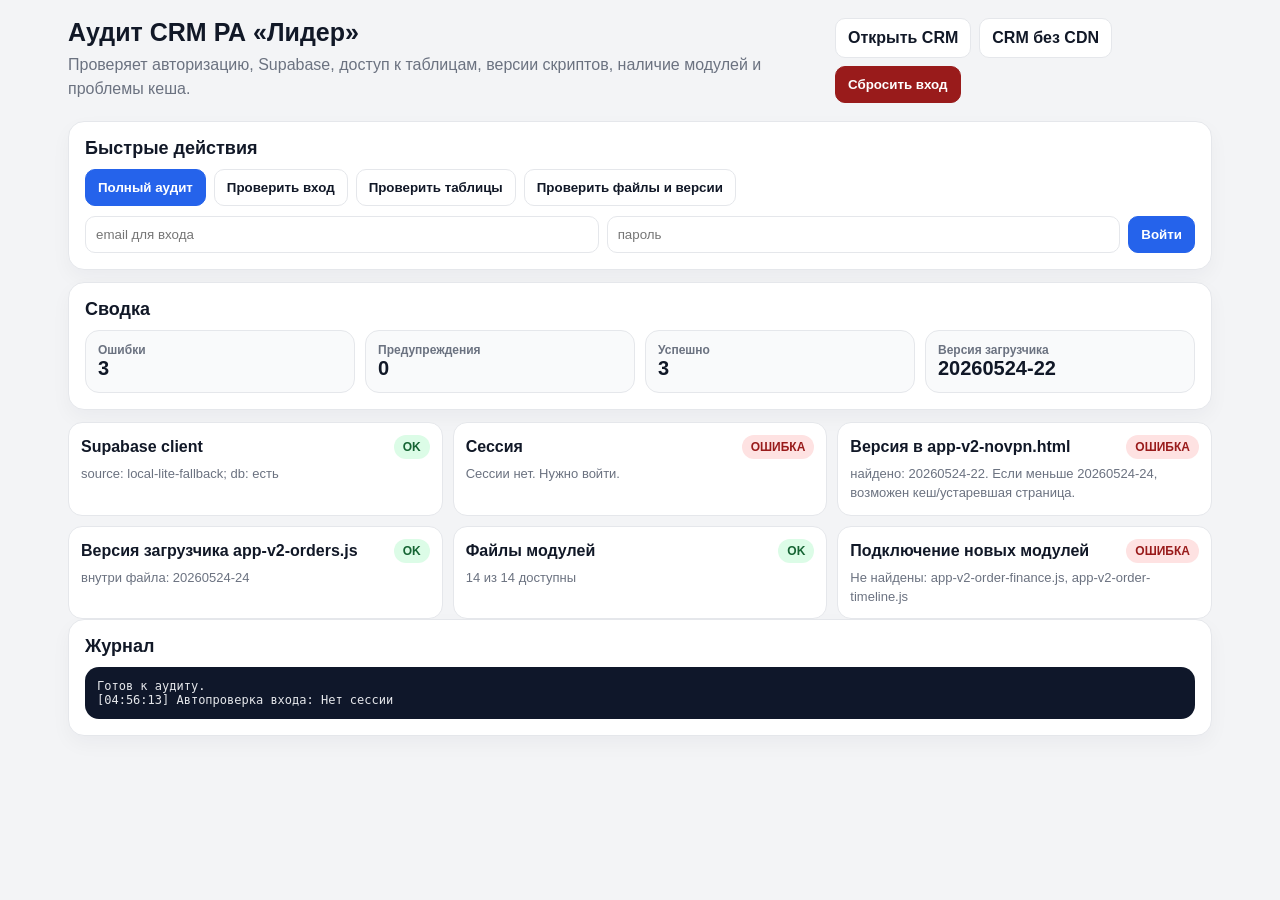
==== app-v2-audit.html @ 19fcf5dc "Добавить страницу полного аудита CRM" ====
<!doctype html><html lang="ru"><head><meta charset="utf-8"><meta name="viewport" content="width=device-width,initial-scale=1"><title>РА Лидер — аудит CRM</title><script src="assets/supabase-bridge.js?v=20260524-audit-1"></script><style>:root{--bg:#f3f4f6;--card:#fff;--text:#111827;--muted:#6b7280;--line:#e5e7eb;--good:#166534;--warn:#92400e;--bad:#991b1b;--blue:#2563eb}*{box-sizing:border-box}body{margin:0;font-family:Arial,Helvetica,sans-serif;background:var(--bg);color:var(--text)}.wrap{max-width:1180px;margin:0 auto;padding:18px}.top{display:flex;justify-content:space-between;gap:14px;align-items:flex-start;margin-bottom:14px}.card{background:var(--card);border:1px solid var(--line);border-radius:16px;padding:16px;margin-bottom:12px;box-shadow:0 8px 20px rgba(15,23,42,.04)}h1{margin:0;font-size:25px}h2{margin:0 0 10px;font-size:18px}p{margin:6px 0;color:var(--muted);line-height:1.5}.buttons{display:flex;gap:8px;flex-wrap:wrap}.btn,button{border:1px solid var(--line);background:#fff;border-radius:10px;padding:10px 12px;font-weight:900;cursor:pointer;text-decoration:none;color:#111827}.primary{background:var(--blue);color:#fff;border-color:var(--blue)}.danger{background:#991b1b;color:#fff;border-color:#991b1b}.grid{display:grid;grid-template-columns:repeat(3,minmax(0,1fr));gap:10px}.test{border:1px solid var(--line);border-radius:14px;padding:12px;background:#fff}.test-head{display:flex;justify-content:space-between;gap:10px;align-items:center}.title{font-weight:900}.meta{color:var(--muted);font-size:13px;line-height:1.45;margin-top:6px;overflow-wrap:anywhere}.status{display:inline-flex;align-items:center;border-radius:999px;padding:5px 9px;font-weight:900;font-size:12px}.good{background:#dcfce7;color:var(--good)}.warn{background:#fef3c7;color:var(--warn)}.bad{background:#fee2e2;color:var(--bad)}.log{white-space:pre-wrap;background:#0f172a;color:#e5e7eb;border-radius:14px;padding:12px;max-height:360px;overflow:auto;font-family:ui-monospace,SFMono-Regular,Menlo,Consolas,monospace;font-size:12px}.auth{display:grid;grid-template-columns:1fr 1fr auto;gap:8px;margin-top:10px}input{width:100%;border:1px solid var(--line);border-radius:10px;padding:10px}.summary{display:grid;grid-template-columns:repeat(4,minmax(0,1fr));gap:10px}.summary>div{border:1px solid var(--line);border-radius:14px;background:#f9fafb;padding:12px}.summary span{display:block;font-size:12px;color:var(--muted);font-weight:900}.summary b{font-size:20px}@media(max-width:900px){.grid{grid-template-columns:1fr 1fr}.summary{grid-template-columns:1fr 1fr}.top{display:block}.auth{grid-template-columns:1fr}}@media(max-width:560px){.grid,.summary{grid-template-columns:1fr}}</style></head><body><div class="wrap"><div class="top"><div><h1>Аудит CRM РА «Лидер»</h1><p>Проверяет авторизацию, Supabase, доступ к таблицам, версии скриптов, наличие модулей и проблемы кеша.</p></div><div class="buttons"><a class="btn" href="app-v2.html">Открыть CRM</a><a class="btn" href="app-v2-novpn.html">CRM без CDN</a><button id="resetBtn" class="danger">Сбросить вход</button></div></div><div class="card"><h2>Быстрые действия</h2><div class="buttons"><button id="runBtn" class="primary">Полный аудит</button><button id="authBtn">Проверить вход</button><button id="dataBtn">Проверить таблицы</button><button id="assetsBtn">Проверить файлы и версии</button></div><div class="auth"><input id="email" type="email" placeholder="email для входа"><input id="password" type="password" placeholder="пароль"><button id="loginBtn" class="primary">Войти</button></div></div><div class="card"><h2>Сводка</h2><div class="summary"><div><span>Ошибки</span><b id="sumBad">0</b></div><div><span>Предупреждения</span><b id="sumWarn">0</b></div><div><span>Успешно</span><b id="sumGood">0</b></div><div><span>Версия загрузчика</span><b id="sumVersion">—</b></div></div></div><div class="grid" id="tests"></div><div class="card"><h2>Журнал</h2><div id="log" class="log">Готов к аудиту.</div></div></div><script>(function(){var tests={},errors=[];window.onerror=function(m,s,l,c,e){errors.push(String(m));set('browser','Ошибки браузера',false,errors.join('\n'))};window.onunhandledrejection=function(e){errors.push(String(e.reason&&e.reason.message||e.reason||e));set('browser','Ошибки браузера',false,errors.join('\n'))};var moduleFiles=['assets/supabase-bridge.js','assets/app-v2.js','assets/app-v2-orders.js','assets/app-v2-order-progress.js','assets/app-v2-order-finance.js','assets/app-v2-order-timeline.js','assets/app-v2-process-guard.js','assets/app-v2-manager-dashboard.js','assets/app-v2-banner-wizard.js','assets/app-v2-post-order-flow.js','assets/app-v2-design-tasks.js','assets/app-v2-production.js','assets/app-v2-installation.js','assets/app-v2-calc-guard.js'];function el(id){return document.getElementById(id)}function esc(s){return String(s==null?'':s).replace(/[&<>\"]/g,function(m){return {'&':'&amp;','<':'&lt;','>':'&gt;','"':'&quot;'}[m]})}function log(s){el('log').textContent+='\n['+new Date().toLocaleTimeString('ru-RU')+'] '+s;el('log').scrollTop=el('log').scrollHeight}function cls(ok){return ok===true?'good':ok===false?'bad':'warn'}function label(ok){return ok===true?'OK':ok===false?'ОШИБКА':'ВНИМАНИЕ'}function set(k,t,ok,m){tests[k]={t:t,ok:ok,m:m||''};render()}function render(){var keys=Object.keys(tests);el('tests').innerHTML=keys.map(function(k){var r=tests[k];return '<div class="test"><div class="test-head"><div class="title">'+esc(r.t)+'</div><span class="status '+cls(r.ok)+'">'+label(r.ok)+'</span></div><div class="meta">'+esc(r.m)+'</div></div>'}).join('');var bad=0,warn=0,good=0;keys.forEach(function(k){if(tests[k].ok===false)bad++;else if(tests[k].ok===true)good++;else warn++});el('sumBad').textContent=bad;el('sumWarn').textContent=warn;el('sumGood').textContent=good}function timeout(p,ms,msg){return Promise.race([p,new Promise(function(_,rej){setTimeout(function(){rej(new Error(msg||'timeout'))},ms)})])}async function txt(url){var r=await timeout(fetch(url+'?audit='+Date.now(),{cache:'no-store'}),12000,'Файл '+url+' не ответил');if(!r.ok)throw new Error(url+' HTTP '+r.status);return await r.text()}async function head(url){var r=await timeout(fetch(url+'?audit='+Date.now(),{method:'GET',cache:'no-store'}),12000,'Файл '+url+' не ответил');return r.ok}async function session(){set('client','Supabase client',!!window.db,'source: '+(window.LEADER_SUPABASE_CLIENT_SOURCE||'не указан')+'; db: '+(window.db?'есть':'нет'));if(!window.db)throw new Error('window.db не создан');var r=await timeout(window.db.auth.getSession(),12000,'getSession не ответил');var s=r.data&&r.data.session;set('session','Сессия',!!s,s&&s.user?'email: '+s.user.email:'Сессии нет. Нужно войти.');if(!s)throw new Error('Нет сессии');var p=await timeout(window.db.from('leader_user_profiles').select('email,role,is_active,full_name').eq('user_id',s.user.id).maybeSingle(),12000,'Профиль не ответил');if(p.error)throw new Error(p.error.message);set('profile','Профиль CRM',!!(p.data&&p.data.is_active),p.data?'роль: '+p.data.role+'; активен: '+p.data.is_active:'профиль не найден');return s}async function table(k,title,name){var t0=performance.now();var r=await timeout(window.db.from(name).select('*',{count:'exact',head:true}),15000,title+' не ответила');var ms=Math.round(performance.now()-t0);if(r.error){set(k,title,false,r.error.message);return false}set(k,title,true,'count: '+(r.count==null?'—':r.count)+'; '+ms+' мс');return true}async function data(){await session();await table('t_leads','Таблица заявок','leader_leads');await table('t_orders','Таблица заказов','leader_orders');await table('t_items','Позиции заказов','leader_order_items');await table('t_payments','Платежи','leader_payments');await table('t_catalog','Номенклатура','leader_catalog');await table('t_design','Дизайн-задачи','leader_design_tasks');await table('t_prod','Производство','leader_production_jobs');await table('t_inst','Монтаж','leader_installation_jobs')}async function assets(){var html=await txt('app-v2-novpn.html');var m=html.match(/app-v2-orders\.js\?v=([0-9\-]+)/);var stable=m?m[1]:'не найдено';el('sumVersion').textContent=stable;set('stable','Версия в app-v2-novpn.html',stable==='20260524-24'||stable==='20260524-23',stable==='20260524-24'?'актуальная: '+stable:'найдено: '+stable+'. Если меньше 20260524-24, возможен кеш/устаревшая страница.');var loader=await txt('assets/app-v2-orders.js');var vm=loader.match(/var v='\?v=([^']+)'/);set('loader','Версия загрузчика app-v2-orders.js',!!(vm&&vm[1]==='20260524-24'),'внутри файла: '+(vm?vm[1]:'не найдено'));var ok=0;for(var i=0;i<moduleFiles.length;i++){try{if(await head(moduleFiles[i]))ok++;else set('asset_'+i,moduleFiles[i],false,'файл не открылся')}catch(e){set('asset_'+i,moduleFiles[i],false,e.message)}}set('assets','Файлы модулей',ok===moduleFiles.length,ok+' из '+moduleFiles.length+' доступны');var required=['app-v2-order-finance.js','app-v2-process-guard.js','app-v2-order-timeline.js','app-v2-banner-wizard.js'];var missing=required.filter(function(x){return loader.indexOf(x)<0});set('loader_modules','Подключение новых модулей',missing.length===0,missing.length?'Не найдены: '+missing.join(', '):'finance, guard, timeline, banner подключены')}async function login(){var email=el('email').value.trim(),pass=el('password').value;if(!email||!pass)return alert('Введите email и пароль');try{log('Вход...');var r=await timeout(window.db.auth.signInWithPassword({email:email,password:pass}),25000,'Вход не ответил');if(r.error)throw new Error(r.error.message);log('Вход выполнен: '+r.data.user.email);await run()}catch(e){log('Ошибка входа: '+e.message);set('login','Вход',false,e.message)}}async function reset(){try{await window.db.auth.signOut()}catch(e){}try{Object.keys(localStorage).forEach(function(k){if(k.indexOf('leader_')>=0||k.indexOf('ofewxuqfjhamgerwzull')>=0)localStorage.removeItem(k)})}catch(e){}log('Сессия очищена');set('session','Сессия',false,'Очищена. Войдите заново.')}async function run(){el('log').textContent='Запускаю полный аудит...';try{await session();log('Вход проверен')}catch(e){log('Авторизация: '+e.message)}try{await data();log('Таблицы проверены')}catch(e){log('Таблицы: '+e.message)}try{await assets();log('Файлы и версии проверены')}catch(e){log('Файлы: '+e.message)}if(!errors.length)set('browser','Ошибки браузера',true,'Новых JS-ошибок на странице аудита не поймано')}el('runBtn').onclick=run;el('authBtn').onclick=function(){el('log').textContent='Проверяю вход...';session().catch(function(e){log(e.message)})};el('dataBtn').onclick=function(){el('log').textContent='Проверяю таблицы...';data().catch(function(e){log(e.message)})};el('assetsBtn').onclick=function(){el('log').textContent='Проверяю файлы...';assets().catch(function(e){log(e.message)})};el('loginBtn').onclick=login;el('resetBtn').onclick=reset;setTimeout(function(){assets().catch(function(e){log('Автопроверка файлов: '+e.message)});session().catch(function(e){log('Автопроверка входа: '+e.message)})},500)})();</script></body></html>
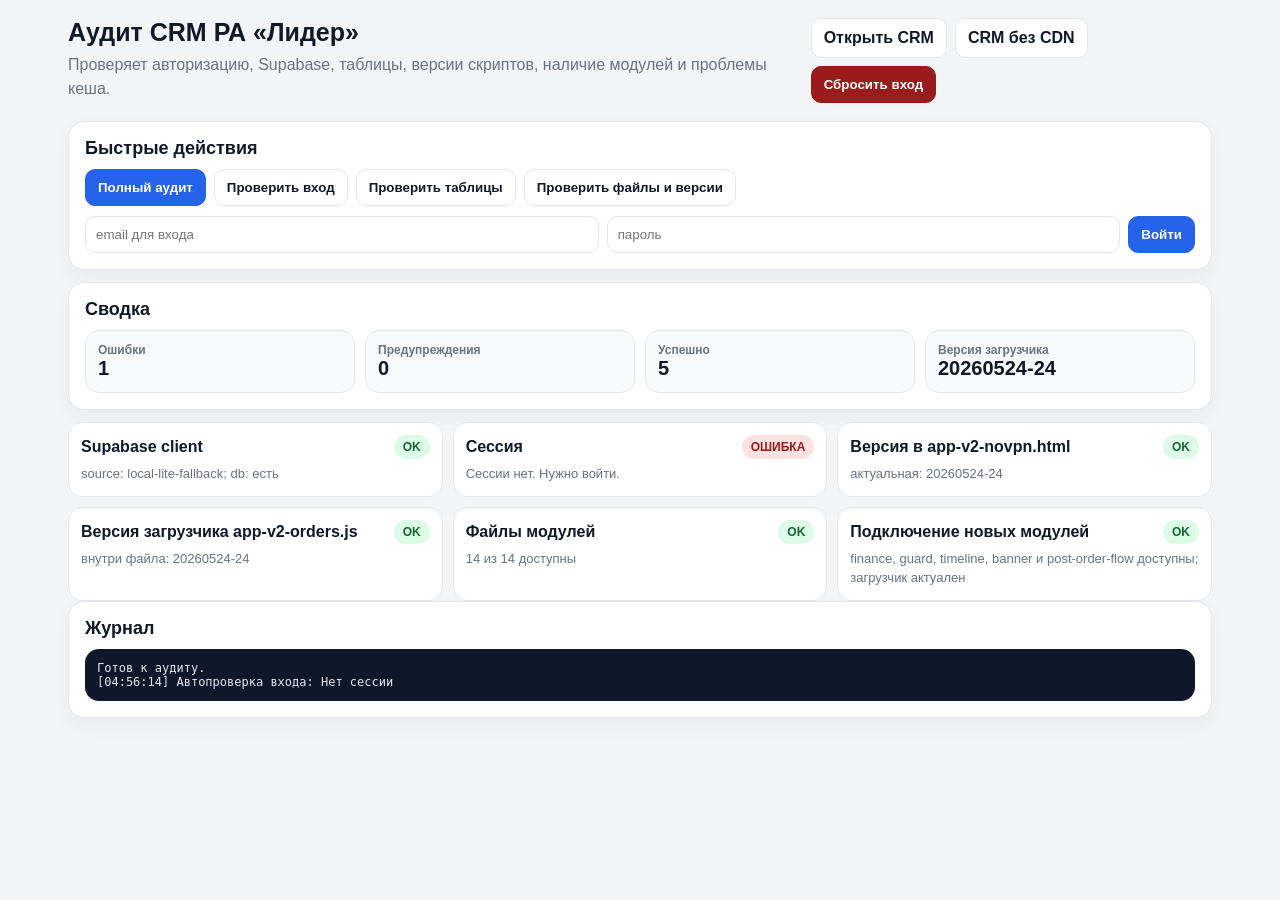
==== commit 0976d118: "Исправить ложную ошибку аудита модулей" ====
--- a/app-v2-audit.html
+++ b/app-v2-audit.html
@@ -1 +1,95 @@
-<!doctype html><html lang="ru"><head><meta charset="utf-8"><meta name="viewport" content="width=device-width,initial-scale=1"><title>РА Лидер — аудит CRM</title><script src="assets/supabase-bridge.js?v=20260524-audit-1"></script><style>:root{--bg:#f3f4f6;--card:#fff;--text:#111827;--muted:#6b7280;--line:#e5e7eb;--good:#166534;--warn:#92400e;--bad:#991b1b;--blue:#2563eb}*{box-sizing:border-box}body{margin:0;font-family:Arial,Helvetica,sans-serif;background:var(--bg);color:var(--text)}.wrap{max-width:1180px;margin:0 auto;padding:18px}.top{display:flex;justify-content:space-between;gap:14px;align-items:flex-start;margin-bottom:14px}.card{background:var(--card);border:1px solid var(--line);border-radius:16px;padding:16px;margin-bottom:12px;box-shadow:0 8px 20px rgba(15,23,42,.04)}h1{margin:0;font-size:25px}h2{margin:0 0 10px;font-size:18px}p{margin:6px 0;color:var(--muted);line-height:1.5}.buttons{display:flex;gap:8px;flex-wrap:wrap}.btn,button{border:1px solid var(--line);background:#fff;border-radius:10px;padding:10px 12px;font-weight:900;cursor:pointer;text-decoration:none;color:#111827}.primary{background:var(--blue);color:#fff;border-color:var(--blue)}.danger{background:#991b1b;color:#fff;border-color:#991b1b}.grid{display:grid;grid-template-columns:repeat(3,minmax(0,1fr));gap:10px}.test{border:1px solid var(--line);border-radius:14px;padding:12px;background:#fff}.test-head{display:flex;justify-content:space-between;gap:10px;align-items:center}.title{font-weight:900}.meta{color:var(--muted);font-size:13px;line-height:1.45;margin-top:6px;overflow-wrap:anywhere}.status{display:inline-flex;align-items:center;border-radius:999px;padding:5px 9px;font-weight:900;font-size:12px}.good{background:#dcfce7;color:var(--good)}.warn{background:#fef3c7;color:var(--warn)}.bad{background:#fee2e2;color:var(--bad)}.log{white-space:pre-wrap;background:#0f172a;color:#e5e7eb;border-radius:14px;padding:12px;max-height:360px;overflow:auto;font-family:ui-monospace,SFMono-Regular,Menlo,Consolas,monospace;font-size:12px}.auth{display:grid;grid-template-columns:1fr 1fr auto;gap:8px;margin-top:10px}input{width:100%;border:1px solid var(--line);border-radius:10px;padding:10px}.summary{display:grid;grid-template-columns:repeat(4,minmax(0,1fr));gap:10px}.summary>div{border:1px solid var(--line);border-radius:14px;background:#f9fafb;padding:12px}.summary span{display:block;font-size:12px;color:var(--muted);font-weight:900}.summary b{font-size:20px}@media(max-width:900px){.grid{grid-template-columns:1fr 1fr}.summary{grid-template-columns:1fr 1fr}.top{display:block}.auth{grid-template-columns:1fr}}@media(max-width:560px){.grid,.summary{grid-template-columns:1fr}}</style></head><body><div class="wrap"><div class="top"><div><h1>Аудит CRM РА «Лидер»</h1><p>Проверяет авторизацию, Supabase, доступ к таблицам, версии скриптов, наличие модулей и проблемы кеша.</p></div><div class="buttons"><a class="btn" href="app-v2.html">Открыть CRM</a><a class="btn" href="app-v2-novpn.html">CRM без CDN</a><button id="resetBtn" class="danger">Сбросить вход</button></div></div><div class="card"><h2>Быстрые действия</h2><div class="buttons"><button id="runBtn" class="primary">Полный аудит</button><button id="authBtn">Проверить вход</button><button id="dataBtn">Проверить таблицы</button><button id="assetsBtn">Проверить файлы и версии</button></div><div class="auth"><input id="email" type="email" placeholder="email для входа"><input id="password" type="password" placeholder="пароль"><button id="loginBtn" class="primary">Войти</button></div></div><div class="card"><h2>Сводка</h2><div class="summary"><div><span>Ошибки</span><b id="sumBad">0</b></div><div><span>Предупреждения</span><b id="sumWarn">0</b></div><div><span>Успешно</span><b id="sumGood">0</b></div><div><span>Версия загрузчика</span><b id="sumVersion">—</b></div></div></div><div class="grid" id="tests"></div><div class="card"><h2>Журнал</h2><div id="log" class="log">Готов к аудиту.</div></div></div><script>(function(){var tests={},errors=[];window.onerror=function(m,s,l,c,e){errors.push(String(m));set('browser','Ошибки браузера',false,errors.join('\n'))};window.onunhandledrejection=function(e){errors.push(String(e.reason&&e.reason.message||e.reason||e));set('browser','Ошибки браузера',false,errors.join('\n'))};var moduleFiles=['assets/supabase-bridge.js','assets/app-v2.js','assets/app-v2-orders.js','assets/app-v2-order-progress.js','assets/app-v2-order-finance.js','assets/app-v2-order-timeline.js','assets/app-v2-process-guard.js','assets/app-v2-manager-dashboard.js','assets/app-v2-banner-wizard.js','assets/app-v2-post-order-flow.js','assets/app-v2-design-tasks.js','assets/app-v2-production.js','assets/app-v2-installation.js','assets/app-v2-calc-guard.js'];function el(id){return document.getElementById(id)}function esc(s){return String(s==null?'':s).replace(/[&<>\"]/g,function(m){return {'&':'&amp;','<':'&lt;','>':'&gt;','"':'&quot;'}[m]})}function log(s){el('log').textContent+='\n['+new Date().toLocaleTimeString('ru-RU')+'] '+s;el('log').scrollTop=el('log').scrollHeight}function cls(ok){return ok===true?'good':ok===false?'bad':'warn'}function label(ok){return ok===true?'OK':ok===false?'ОШИБКА':'ВНИМАНИЕ'}function set(k,t,ok,m){tests[k]={t:t,ok:ok,m:m||''};render()}function render(){var keys=Object.keys(tests);el('tests').innerHTML=keys.map(function(k){var r=tests[k];return '<div class="test"><div class="test-head"><div class="title">'+esc(r.t)+'</div><span class="status '+cls(r.ok)+'">'+label(r.ok)+'</span></div><div class="meta">'+esc(r.m)+'</div></div>'}).join('');var bad=0,warn=0,good=0;keys.forEach(function(k){if(tests[k].ok===false)bad++;else if(tests[k].ok===true)good++;else warn++});el('sumBad').textContent=bad;el('sumWarn').textContent=warn;el('sumGood').textContent=good}function timeout(p,ms,msg){return Promise.race([p,new Promise(function(_,rej){setTimeout(function(){rej(new Error(msg||'timeout'))},ms)})])}async function txt(url){var r=await timeout(fetch(url+'?audit='+Date.now(),{cache:'no-store'}),12000,'Файл '+url+' не ответил');if(!r.ok)throw new Error(url+' HTTP '+r.status);return await r.text()}async function head(url){var r=await timeout(fetch(url+'?audit='+Date.now(),{method:'GET',cache:'no-store'}),12000,'Файл '+url+' не ответил');return r.ok}async function session(){set('client','Supabase client',!!window.db,'source: '+(window.LEADER_SUPABASE_CLIENT_SOURCE||'не указан')+'; db: '+(window.db?'есть':'нет'));if(!window.db)throw new Error('window.db не создан');var r=await timeout(window.db.auth.getSession(),12000,'getSession не ответил');var s=r.data&&r.data.session;set('session','Сессия',!!s,s&&s.user?'email: '+s.user.email:'Сессии нет. Нужно войти.');if(!s)throw new Error('Нет сессии');var p=await timeout(window.db.from('leader_user_profiles').select('email,role,is_active,full_name').eq('user_id',s.user.id).maybeSingle(),12000,'Профиль не ответил');if(p.error)throw new Error(p.error.message);set('profile','Профиль CRM',!!(p.data&&p.data.is_active),p.data?'роль: '+p.data.role+'; активен: '+p.data.is_active:'профиль не найден');return s}async function table(k,title,name){var t0=performance.now();var r=await timeout(window.db.from(name).select('*',{count:'exact',head:true}),15000,title+' не ответила');var ms=Math.round(performance.now()-t0);if(r.error){set(k,title,false,r.error.message);return false}set(k,title,true,'count: '+(r.count==null?'—':r.count)+'; '+ms+' мс');return true}async function data(){await session();await table('t_leads','Таблица заявок','leader_leads');await table('t_orders','Таблица заказов','leader_orders');await table('t_items','Позиции заказов','leader_order_items');await table('t_payments','Платежи','leader_payments');await table('t_catalog','Номенклатура','leader_catalog');await table('t_design','Дизайн-задачи','leader_design_tasks');await table('t_prod','Производство','leader_production_jobs');await table('t_inst','Монтаж','leader_installation_jobs')}async function assets(){var html=await txt('app-v2-novpn.html');var m=html.match(/app-v2-orders\.js\?v=([0-9\-]+)/);var stable=m?m[1]:'не найдено';el('sumVersion').textContent=stable;set('stable','Версия в app-v2-novpn.html',stable==='20260524-24'||stable==='20260524-23',stable==='20260524-24'?'актуальная: '+stable:'найдено: '+stable+'. Если меньше 20260524-24, возможен кеш/устаревшая страница.');var loader=await txt('assets/app-v2-orders.js');var vm=loader.match(/var v='\?v=([^']+)'/);set('loader','Версия загрузчика app-v2-orders.js',!!(vm&&vm[1]==='20260524-24'),'внутри файла: '+(vm?vm[1]:'не найдено'));var ok=0;for(var i=0;i<moduleFiles.length;i++){try{if(await head(moduleFiles[i]))ok++;else set('asset_'+i,moduleFiles[i],false,'файл не открылся')}catch(e){set('asset_'+i,moduleFiles[i],false,e.message)}}set('assets','Файлы модулей',ok===moduleFiles.length,ok+' из '+moduleFiles.length+' доступны');var required=['app-v2-order-finance.js','app-v2-process-guard.js','app-v2-order-timeline.js','app-v2-banner-wizard.js'];var missing=required.filter(function(x){return loader.indexOf(x)<0});set('loader_modules','Подключение новых модулей',missing.length===0,missing.length?'Не найдены: '+missing.join(', '):'finance, guard, timeline, banner подключены')}async function login(){var email=el('email').value.trim(),pass=el('password').value;if(!email||!pass)return alert('Введите email и пароль');try{log('Вход...');var r=await timeout(window.db.auth.signInWithPassword({email:email,password:pass}),25000,'Вход не ответил');if(r.error)throw new Error(r.error.message);log('Вход выполнен: '+r.data.user.email);await run()}catch(e){log('Ошибка входа: '+e.message);set('login','Вход',false,e.message)}}async function reset(){try{await window.db.auth.signOut()}catch(e){}try{Object.keys(localStorage).forEach(function(k){if(k.indexOf('leader_')>=0||k.indexOf('ofewxuqfjhamgerwzull')>=0)localStorage.removeItem(k)})}catch(e){}log('Сессия очищена');set('session','Сессия',false,'Очищена. Войдите заново.')}async function run(){el('log').textContent='Запускаю полный аудит...';try{await session();log('Вход проверен')}catch(e){log('Авторизация: '+e.message)}try{await data();log('Таблицы проверены')}catch(e){log('Таблицы: '+e.message)}try{await assets();log('Файлы и версии проверены')}catch(e){log('Файлы: '+e.message)}if(!errors.length)set('browser','Ошибки браузера',true,'Новых JS-ошибок на странице аудита не поймано')}el('runBtn').onclick=run;el('authBtn').onclick=function(){el('log').textContent='Проверяю вход...';session().catch(function(e){log(e.message)})};el('dataBtn').onclick=function(){el('log').textContent='Проверяю таблицы...';data().catch(function(e){log(e.message)})};el('assetsBtn').onclick=function(){el('log').textContent='Проверяю файлы...';assets().catch(function(e){log(e.message)})};el('loginBtn').onclick=login;el('resetBtn').onclick=reset;setTimeout(function(){assets().catch(function(e){log('Автопроверка файлов: '+e.message)});session().catch(function(e){log('Автопроверка входа: '+e.message)})},500)})();</script></body></html>+<!doctype html>
+<html lang="ru">
+<head>
+<meta charset="utf-8">
+<meta name="viewport" content="width=device-width,initial-scale=1">
+<title>РА Лидер — аудит CRM</title>
+<script src="assets/supabase-bridge.js?v=20260524-audit-2"></script>
+<style>
+:root{--bg:#f3f4f6;--card:#fff;--text:#111827;--muted:#6b7280;--line:#e5e7eb;--good:#166534;--warn:#92400e;--bad:#991b1b;--blue:#2563eb}*{box-sizing:border-box}body{margin:0;font-family:Arial,Helvetica,sans-serif;background:var(--bg);color:var(--text)}.wrap{max-width:1180px;margin:0 auto;padding:18px}.top{display:flex;justify-content:space-between;gap:14px;align-items:flex-start;margin-bottom:14px}.card{background:var(--card);border:1px solid var(--line);border-radius:16px;padding:16px;margin-bottom:12px;box-shadow:0 8px 20px rgba(15,23,42,.04)}h1{margin:0;font-size:25px}h2{margin:0 0 10px;font-size:18px}p{margin:6px 0;color:var(--muted);line-height:1.5}.buttons{display:flex;gap:8px;flex-wrap:wrap}.btn,button{border:1px solid var(--line);background:#fff;border-radius:10px;padding:10px 12px;font-weight:900;cursor:pointer;text-decoration:none;color:#111827}.primary{background:var(--blue);color:#fff;border-color:var(--blue)}.danger{background:#991b1b;color:#fff;border-color:#991b1b}.grid{display:grid;grid-template-columns:repeat(3,minmax(0,1fr));gap:10px}.test{border:1px solid var(--line);border-radius:14px;padding:12px;background:#fff}.test-head{display:flex;justify-content:space-between;gap:10px;align-items:center}.title{font-weight:900}.meta{color:var(--muted);font-size:13px;line-height:1.45;margin-top:6px;overflow-wrap:anywhere}.status{display:inline-flex;align-items:center;border-radius:999px;padding:5px 9px;font-weight:900;font-size:12px}.good{background:#dcfce7;color:var(--good)}.warn{background:#fef3c7;color:var(--warn)}.bad{background:#fee2e2;color:var(--bad)}.log{white-space:pre-wrap;background:#0f172a;color:#e5e7eb;border-radius:14px;padding:12px;max-height:360px;overflow:auto;font-family:ui-monospace,SFMono-Regular,Menlo,Consolas,monospace;font-size:12px}.auth{display:grid;grid-template-columns:1fr 1fr auto;gap:8px;margin-top:10px}input{width:100%;border:1px solid var(--line);border-radius:10px;padding:10px}.summary{display:grid;grid-template-columns:repeat(4,minmax(0,1fr));gap:10px}.summary>div{border:1px solid var(--line);border-radius:14px;background:#f9fafb;padding:12px}.summary span{display:block;font-size:12px;color:var(--muted);font-weight:900}.summary b{font-size:20px}@media(max-width:900px){.grid{grid-template-columns:1fr 1fr}.summary{grid-template-columns:1fr 1fr}.top{display:block}.auth{grid-template-columns:1fr}}@media(max-width:560px){.grid,.summary{grid-template-columns:1fr}}
+</style>
+</head>
+<body>
+<div class="wrap">
+  <div class="top">
+    <div><h1>Аудит CRM РА «Лидер»</h1><p>Проверяет авторизацию, Supabase, таблицы, версии скриптов, наличие модулей и проблемы кеша.</p></div>
+    <div class="buttons"><a class="btn" href="app-v2.html">Открыть CRM</a><a class="btn" href="app-v2-novpn.html">CRM без CDN</a><button id="resetBtn" class="danger">Сбросить вход</button></div>
+  </div>
+  <div class="card"><h2>Быстрые действия</h2><div class="buttons"><button id="runBtn" class="primary">Полный аудит</button><button id="authBtn">Проверить вход</button><button id="dataBtn">Проверить таблицы</button><button id="assetsBtn">Проверить файлы и версии</button></div><div class="auth"><input id="email" type="email" placeholder="email для входа"><input id="password" type="password" placeholder="пароль"><button id="loginBtn" class="primary">Войти</button></div></div>
+  <div class="card"><h2>Сводка</h2><div class="summary"><div><span>Ошибки</span><b id="sumBad">0</b></div><div><span>Предупреждения</span><b id="sumWarn">0</b></div><div><span>Успешно</span><b id="sumGood">0</b></div><div><span>Версия загрузчика</span><b id="sumVersion">—</b></div></div></div>
+  <div class="grid" id="tests"></div>
+  <div class="card"><h2>Журнал</h2><div id="log" class="log">Готов к аудиту.</div></div>
+</div>
+<script>
+(function(){
+var tests={}, errors=[];
+var currentVersion='20260524-24';
+var moduleFiles=[
+ ['supabase','assets/supabase-bridge.js'],
+ ['app','assets/app-v2.js'],
+ ['loader','assets/app-v2-orders.js'],
+ ['progress','assets/app-v2-order-progress.js'],
+ ['finance','assets/app-v2-order-finance.js'],
+ ['timeline','assets/app-v2-order-timeline.js'],
+ ['guard','assets/app-v2-process-guard.js'],
+ ['dashboard','assets/app-v2-manager-dashboard.js'],
+ ['banner','assets/app-v2-banner-wizard.js'],
+ ['postFlow','assets/app-v2-post-order-flow.js'],
+ ['design','assets/app-v2-design-tasks.js'],
+ ['production','assets/app-v2-production.js'],
+ ['installation','assets/app-v2-installation.js'],
+ ['calcGuard','assets/app-v2-calc-guard.js']
+];
+function el(id){return document.getElementById(id)}
+function esc(s){return String(s==null?'':s).replace(/[&<>\"]/g,function(m){return {'&':'&amp;','<':'&lt;','>':'&gt;','"':'&quot;'}[m]})}
+function log(s){el('log').textContent+='\n['+new Date().toLocaleTimeString('ru-RU')+'] '+s;el('log').scrollTop=el('log').scrollHeight}
+function cls(ok){return ok===true?'good':ok===false?'bad':'warn'}
+function label(ok){return ok===true?'OK':ok===false?'ОШИБКА':'ВНИМАНИЕ'}
+function set(k,t,ok,m){tests[k]={t:t,ok:ok,m:m||''};render()}
+function render(){var keys=Object.keys(tests);el('tests').innerHTML=keys.map(function(k){var r=tests[k];return '<div class="test"><div class="test-head"><div class="title">'+esc(r.t)+'</div><span class="status '+cls(r.ok)+'">'+label(r.ok)+'</span></div><div class="meta">'+esc(r.m)+'</div></div>'}).join('');var bad=0,warn=0,good=0;keys.forEach(function(k){if(tests[k].ok===false)bad++;else if(tests[k].ok===true)good++;else warn++});el('sumBad').textContent=bad;el('sumWarn').textContent=warn;el('sumGood').textContent=good}
+function timeout(p,ms,msg){return Promise.race([p,new Promise(function(_,rej){setTimeout(function(){rej(new Error(msg||'timeout'))},ms)})])}
+async function txt(url){var r=await timeout(fetch(url+'?audit='+Date.now(),{cache:'no-store'}),12000,'Файл '+url+' не ответил');if(!r.ok)throw new Error(url+' HTTP '+r.status);return await r.text()}
+async function head(url){var r=await timeout(fetch(url+'?audit='+Date.now(),{method:'GET',cache:'no-store'}),12000,'Файл '+url+' не ответил');return r.ok}
+window.onerror=function(m){errors.push(String(m));set('browser','Ошибки браузера',false,errors.join('\n'))};
+window.onunhandledrejection=function(e){errors.push(String(e.reason&&e.reason.message||e.reason||e));set('browser','Ошибки браузера',false,errors.join('\n'))};
+async function session(){
+ set('client','Supabase client',!!window.db,'source: '+(window.LEADER_SUPABASE_CLIENT_SOURCE||'не указан')+'; db: '+(window.db?'есть':'нет'));
+ if(!window.db)throw new Error('window.db не создан');
+ var r=await timeout(window.db.auth.getSession(),12000,'getSession не ответил');
+ var s=r.data&&r.data.session;
+ set('session','Сессия',!!s,s&&s.user?'email: '+s.user.email:'Сессии нет. Нужно войти.');
+ if(!s)throw new Error('Нет сессии');
+ var p=await timeout(window.db.from('leader_user_profiles').select('email,role,is_active,full_name').eq('user_id',s.user.id).maybeSingle(),12000,'Профиль не ответил');
+ if(p.error)throw new Error(p.error.message);
+ set('profile','Профиль CRM',!!(p.data&&p.data.is_active),p.data?'роль: '+p.data.role+'; активен: '+p.data.is_active:'профиль не найден');
+ return s;
+}
+async function table(k,title,name){var t0=performance.now();var r=await timeout(window.db.from(name).select('*',{count:'exact',head:true}),15000,title+' не ответила');var ms=Math.round(performance.now()-t0);if(r.error){set(k,title,false,r.error.message);return false}set(k,title,true,'count: '+(r.count==null?'—':r.count)+'; '+ms+' мс');return true}
+async function data(){await session();await table('t_leads','Таблица заявок','leader_leads');await table('t_orders','Таблица заказов','leader_orders');await table('t_items','Позиции заказов','leader_order_items');await table('t_payments','Платежи','leader_payments');await table('t_catalog','Номенклатура','leader_catalog');await table('t_design','Дизайн-задачи','leader_design_tasks');await table('t_prod','Производство','leader_production_jobs');await table('t_inst','Монтаж','leader_installation_jobs')}
+async function assets(){
+ var html=await txt('app-v2-novpn.html');
+ var m=html.match(/app-v2-orders\.js\?v=([0-9\-]+)/);
+ var stable=m?m[1]:'не найдено';
+ el('sumVersion').textContent=stable;
+ set('stable','Версия в app-v2-novpn.html',stable===currentVersion,stable===currentVersion?'актуальная: '+stable:'найдено: '+stable+'. Нужно '+currentVersion);
+ var loader=await txt('assets/app-v2-orders.js');
+ var vm=loader.match(/var v='\?v=([^']+)'/);
+ set('loader','Версия загрузчика app-v2-orders.js',!!(vm&&vm[1]===currentVersion),'внутри файла: '+(vm?vm[1]:'не найдено'));
+ var ok=0, missing=[];
+ for(var i=0;i<moduleFiles.length;i++){
+   try{if(await head(moduleFiles[i][1]))ok++;else missing.push(moduleFiles[i][1])}catch(e){missing.push(moduleFiles[i][1]);set('asset_'+moduleFiles[i][0],moduleFiles[i][1],false,e.message)}
+ }
+ set('assets','Файлы модулей',ok===moduleFiles.length,ok+' из '+moduleFiles.length+' доступны'+(missing.length?'\nНе найдены: '+missing.join(', '):''));
+ var required=['finance','timeline','guard','banner','postFlow'];
+ var missingRequired=moduleFiles.filter(function(x){return required.indexOf(x[0])>=0 && missing.indexOf(x[1])>=0}).map(function(x){return x[1]});
+ set('loader_modules','Подключение новых модулей',missingRequired.length===0 && stable===currentVersion && vm&&vm[1]===currentVersion,missingRequired.length?'Не найдены файлы: '+missingRequired.join(', '):'finance, guard, timeline, banner и post-order-flow доступны; загрузчик актуален');
+}
+async function login(){var email=el('email').value.trim(),pass=el('password').value;if(!email||!pass)return alert('Введите email и пароль');try{log('Вход...');var r=await timeout(window.db.auth.signInWithPassword({email:email,password:pass}),25000,'Вход не ответил');if(r.error)throw new Error(r.error.message);log('Вход выполнен: '+r.data.user.email);await run()}catch(e){log('Ошибка входа: '+e.message);set('login','Вход',false,e.message)}}
+async function reset(){try{await window.db.auth.signOut()}catch(e){}try{Object.keys(localStorage).forEach(function(k){if(k.indexOf('leader_')>=0||k.indexOf('ofewxuqfjhamgerwzull')>=0)localStorage.removeItem(k)})}catch(e){}log('Сессия очищена');set('session','Сессия',false,'Очищена. Войдите заново.')}
+async function run(){el('log').textContent='Запускаю полный аудит...';try{await session();log('Вход проверен')}catch(e){log('Авторизация: '+e.message)}try{await data();log('Таблицы проверены')}catch(e){log('Таблицы: '+e.message)}try{await assets();log('Файлы и версии проверены')}catch(e){log('Файлы: '+e.message)}if(!errors.length)set('browser','Ошибки браузера',true,'Новых JS-ошибок на странице аудита не поймано')}
+el('runBtn').onclick=run;el('authBtn').onclick=function(){el('log').textContent='Проверяю вход...';session().catch(function(e){log(e.message)})};el('dataBtn').onclick=function(){el('log').textContent='Проверяю таблицы...';data().catch(function(e){log(e.message)})};el('assetsBtn').onclick=function(){el('log').textContent='Проверяю файлы...';assets().catch(function(e){log(e.message)})};el('loginBtn').onclick=login;el('resetBtn').onclick=reset;
+setTimeout(function(){assets().catch(function(e){log('Автопроверка файлов: '+e.message)});session().catch(function(e){log('Автопроверка входа: '+e.message)})},500)
+})();
+</script>
+</body>
+</html>
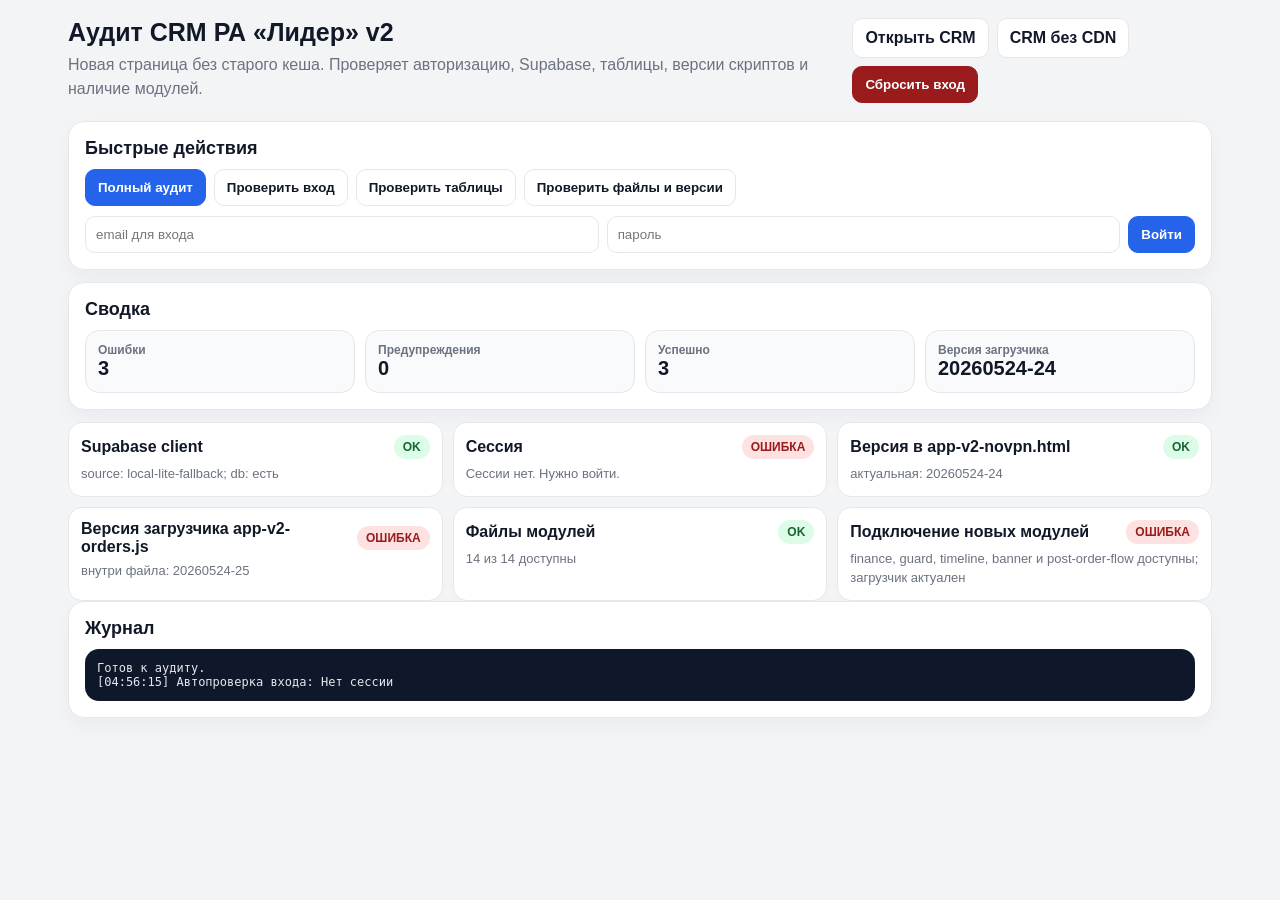
==== commit d389f42e: "Сделать редирект старого аудита на v2" ====
--- a/app-v2-audit.html
+++ b/app-v2-audit.html
@@ -3,93 +3,16 @@
 <head>
 <meta charset="utf-8">
 <meta name="viewport" content="width=device-width,initial-scale=1">
-<title>РА Лидер — аудит CRM</title>
-<script src="assets/supabase-bridge.js?v=20260524-audit-2"></script>
-<style>
-:root{--bg:#f3f4f6;--card:#fff;--text:#111827;--muted:#6b7280;--line:#e5e7eb;--good:#166534;--warn:#92400e;--bad:#991b1b;--blue:#2563eb}*{box-sizing:border-box}body{margin:0;font-family:Arial,Helvetica,sans-serif;background:var(--bg);color:var(--text)}.wrap{max-width:1180px;margin:0 auto;padding:18px}.top{display:flex;justify-content:space-between;gap:14px;align-items:flex-start;margin-bottom:14px}.card{background:var(--card);border:1px solid var(--line);border-radius:16px;padding:16px;margin-bottom:12px;box-shadow:0 8px 20px rgba(15,23,42,.04)}h1{margin:0;font-size:25px}h2{margin:0 0 10px;font-size:18px}p{margin:6px 0;color:var(--muted);line-height:1.5}.buttons{display:flex;gap:8px;flex-wrap:wrap}.btn,button{border:1px solid var(--line);background:#fff;border-radius:10px;padding:10px 12px;font-weight:900;cursor:pointer;text-decoration:none;color:#111827}.primary{background:var(--blue);color:#fff;border-color:var(--blue)}.danger{background:#991b1b;color:#fff;border-color:#991b1b}.grid{display:grid;grid-template-columns:repeat(3,minmax(0,1fr));gap:10px}.test{border:1px solid var(--line);border-radius:14px;padding:12px;background:#fff}.test-head{display:flex;justify-content:space-between;gap:10px;align-items:center}.title{font-weight:900}.meta{color:var(--muted);font-size:13px;line-height:1.45;margin-top:6px;overflow-wrap:anywhere}.status{display:inline-flex;align-items:center;border-radius:999px;padding:5px 9px;font-weight:900;font-size:12px}.good{background:#dcfce7;color:var(--good)}.warn{background:#fef3c7;color:var(--warn)}.bad{background:#fee2e2;color:var(--bad)}.log{white-space:pre-wrap;background:#0f172a;color:#e5e7eb;border-radius:14px;padding:12px;max-height:360px;overflow:auto;font-family:ui-monospace,SFMono-Regular,Menlo,Consolas,monospace;font-size:12px}.auth{display:grid;grid-template-columns:1fr 1fr auto;gap:8px;margin-top:10px}input{width:100%;border:1px solid var(--line);border-radius:10px;padding:10px}.summary{display:grid;grid-template-columns:repeat(4,minmax(0,1fr));gap:10px}.summary>div{border:1px solid var(--line);border-radius:14px;background:#f9fafb;padding:12px}.summary span{display:block;font-size:12px;color:var(--muted);font-weight:900}.summary b{font-size:20px}@media(max-width:900px){.grid{grid-template-columns:1fr 1fr}.summary{grid-template-columns:1fr 1fr}.top{display:block}.auth{grid-template-columns:1fr}}@media(max-width:560px){.grid,.summary{grid-template-columns:1fr}}
-</style>
+<meta http-equiv="refresh" content="0; url=app-v2-audit-v2.html?from=old">
+<title>РА Лидер — переход на новый аудит</title>
+<style>body{font-family:Arial,sans-serif;background:#f3f4f6;color:#111827;padding:24px}.card{max-width:640px;margin:40px auto;background:#fff;border:1px solid #e5e7eb;border-radius:18px;padding:22px}a{display:inline-block;margin-top:12px;padding:10px 14px;border-radius:999px;background:#2563eb;color:#fff;text-decoration:none;font-weight:900}</style>
 </head>
 <body>
-<div class="wrap">
-  <div class="top">
-    <div><h1>Аудит CRM РА «Лидер»</h1><p>Проверяет авторизацию, Supabase, таблицы, версии скриптов, наличие модулей и проблемы кеша.</p></div>
-    <div class="buttons"><a class="btn" href="app-v2.html">Открыть CRM</a><a class="btn" href="app-v2-novpn.html">CRM без CDN</a><button id="resetBtn" class="danger">Сбросить вход</button></div>
-  </div>
-  <div class="card"><h2>Быстрые действия</h2><div class="buttons"><button id="runBtn" class="primary">Полный аудит</button><button id="authBtn">Проверить вход</button><button id="dataBtn">Проверить таблицы</button><button id="assetsBtn">Проверить файлы и версии</button></div><div class="auth"><input id="email" type="email" placeholder="email для входа"><input id="password" type="password" placeholder="пароль"><button id="loginBtn" class="primary">Войти</button></div></div>
-  <div class="card"><h2>Сводка</h2><div class="summary"><div><span>Ошибки</span><b id="sumBad">0</b></div><div><span>Предупреждения</span><b id="sumWarn">0</b></div><div><span>Успешно</span><b id="sumGood">0</b></div><div><span>Версия загрузчика</span><b id="sumVersion">—</b></div></div></div>
-  <div class="grid" id="tests"></div>
-  <div class="card"><h2>Журнал</h2><div id="log" class="log">Готов к аудиту.</div></div>
+<div class="card">
+<h1>Аудит CRM обновлён</h1>
+<p>Старая страница аудита заменена на новую версию без проблем кеша.</p>
+<a href="app-v2-audit-v2.html?from=old">Открыть аудит v2</a>
 </div>
-<script>
-(function(){
-var tests={}, errors=[];
-var currentVersion='20260524-24';
-var moduleFiles=[
- ['supabase','assets/supabase-bridge.js'],
- ['app','assets/app-v2.js'],
- ['loader','assets/app-v2-orders.js'],
- ['progress','assets/app-v2-order-progress.js'],
- ['finance','assets/app-v2-order-finance.js'],
- ['timeline','assets/app-v2-order-timeline.js'],
- ['guard','assets/app-v2-process-guard.js'],
- ['dashboard','assets/app-v2-manager-dashboard.js'],
- ['banner','assets/app-v2-banner-wizard.js'],
- ['postFlow','assets/app-v2-post-order-flow.js'],
- ['design','assets/app-v2-design-tasks.js'],
- ['production','assets/app-v2-production.js'],
- ['installation','assets/app-v2-installation.js'],
- ['calcGuard','assets/app-v2-calc-guard.js']
-];
-function el(id){return document.getElementById(id)}
-function esc(s){return String(s==null?'':s).replace(/[&<>\"]/g,function(m){return {'&':'&amp;','<':'&lt;','>':'&gt;','"':'&quot;'}[m]})}
-function log(s){el('log').textContent+='\n['+new Date().toLocaleTimeString('ru-RU')+'] '+s;el('log').scrollTop=el('log').scrollHeight}
-function cls(ok){return ok===true?'good':ok===false?'bad':'warn'}
-function label(ok){return ok===true?'OK':ok===false?'ОШИБКА':'ВНИМАНИЕ'}
-function set(k,t,ok,m){tests[k]={t:t,ok:ok,m:m||''};render()}
-function render(){var keys=Object.keys(tests);el('tests').innerHTML=keys.map(function(k){var r=tests[k];return '<div class="test"><div class="test-head"><div class="title">'+esc(r.t)+'</div><span class="status '+cls(r.ok)+'">'+label(r.ok)+'</span></div><div class="meta">'+esc(r.m)+'</div></div>'}).join('');var bad=0,warn=0,good=0;keys.forEach(function(k){if(tests[k].ok===false)bad++;else if(tests[k].ok===true)good++;else warn++});el('sumBad').textContent=bad;el('sumWarn').textContent=warn;el('sumGood').textContent=good}
-function timeout(p,ms,msg){return Promise.race([p,new Promise(function(_,rej){setTimeout(function(){rej(new Error(msg||'timeout'))},ms)})])}
-async function txt(url){var r=await timeout(fetch(url+'?audit='+Date.now(),{cache:'no-store'}),12000,'Файл '+url+' не ответил');if(!r.ok)throw new Error(url+' HTTP '+r.status);return await r.text()}
-async function head(url){var r=await timeout(fetch(url+'?audit='+Date.now(),{method:'GET',cache:'no-store'}),12000,'Файл '+url+' не ответил');return r.ok}
-window.onerror=function(m){errors.push(String(m));set('browser','Ошибки браузера',false,errors.join('\n'))};
-window.onunhandledrejection=function(e){errors.push(String(e.reason&&e.reason.message||e.reason||e));set('browser','Ошибки браузера',false,errors.join('\n'))};
-async function session(){
- set('client','Supabase client',!!window.db,'source: '+(window.LEADER_SUPABASE_CLIENT_SOURCE||'не указан')+'; db: '+(window.db?'есть':'нет'));
- if(!window.db)throw new Error('window.db не создан');
- var r=await timeout(window.db.auth.getSession(),12000,'getSession не ответил');
- var s=r.data&&r.data.session;
- set('session','Сессия',!!s,s&&s.user?'email: '+s.user.email:'Сессии нет. Нужно войти.');
- if(!s)throw new Error('Нет сессии');
- var p=await timeout(window.db.from('leader_user_profiles').select('email,role,is_active,full_name').eq('user_id',s.user.id).maybeSingle(),12000,'Профиль не ответил');
- if(p.error)throw new Error(p.error.message);
- set('profile','Профиль CRM',!!(p.data&&p.data.is_active),p.data?'роль: '+p.data.role+'; активен: '+p.data.is_active:'профиль не найден');
- return s;
-}
-async function table(k,title,name){var t0=performance.now();var r=await timeout(window.db.from(name).select('*',{count:'exact',head:true}),15000,title+' не ответила');var ms=Math.round(performance.now()-t0);if(r.error){set(k,title,false,r.error.message);return false}set(k,title,true,'count: '+(r.count==null?'—':r.count)+'; '+ms+' мс');return true}
-async function data(){await session();await table('t_leads','Таблица заявок','leader_leads');await table('t_orders','Таблица заказов','leader_orders');await table('t_items','Позиции заказов','leader_order_items');await table('t_payments','Платежи','leader_payments');await table('t_catalog','Номенклатура','leader_catalog');await table('t_design','Дизайн-задачи','leader_design_tasks');await table('t_prod','Производство','leader_production_jobs');await table('t_inst','Монтаж','leader_installation_jobs')}
-async function assets(){
- var html=await txt('app-v2-novpn.html');
- var m=html.match(/app-v2-orders\.js\?v=([0-9\-]+)/);
- var stable=m?m[1]:'не найдено';
- el('sumVersion').textContent=stable;
- set('stable','Версия в app-v2-novpn.html',stable===currentVersion,stable===currentVersion?'актуальная: '+stable:'найдено: '+stable+'. Нужно '+currentVersion);
- var loader=await txt('assets/app-v2-orders.js');
- var vm=loader.match(/var v='\?v=([^']+)'/);
- set('loader','Версия загрузчика app-v2-orders.js',!!(vm&&vm[1]===currentVersion),'внутри файла: '+(vm?vm[1]:'не найдено'));
- var ok=0, missing=[];
- for(var i=0;i<moduleFiles.length;i++){
-   try{if(await head(moduleFiles[i][1]))ok++;else missing.push(moduleFiles[i][1])}catch(e){missing.push(moduleFiles[i][1]);set('asset_'+moduleFiles[i][0],moduleFiles[i][1],false,e.message)}
- }
- set('assets','Файлы модулей',ok===moduleFiles.length,ok+' из '+moduleFiles.length+' доступны'+(missing.length?'\nНе найдены: '+missing.join(', '):''));
- var required=['finance','timeline','guard','banner','postFlow'];
- var missingRequired=moduleFiles.filter(function(x){return required.indexOf(x[0])>=0 && missing.indexOf(x[1])>=0}).map(function(x){return x[1]});
- set('loader_modules','Подключение новых модулей',missingRequired.length===0 && stable===currentVersion && vm&&vm[1]===currentVersion,missingRequired.length?'Не найдены файлы: '+missingRequired.join(', '):'finance, guard, timeline, banner и post-order-flow доступны; загрузчик актуален');
-}
-async function login(){var email=el('email').value.trim(),pass=el('password').value;if(!email||!pass)return alert('Введите email и пароль');try{log('Вход...');var r=await timeout(window.db.auth.signInWithPassword({email:email,password:pass}),25000,'Вход не ответил');if(r.error)throw new Error(r.error.message);log('Вход выполнен: '+r.data.user.email);await run()}catch(e){log('Ошибка входа: '+e.message);set('login','Вход',false,e.message)}}
-async function reset(){try{await window.db.auth.signOut()}catch(e){}try{Object.keys(localStorage).forEach(function(k){if(k.indexOf('leader_')>=0||k.indexOf('ofewxuqfjhamgerwzull')>=0)localStorage.removeItem(k)})}catch(e){}log('Сессия очищена');set('session','Сессия',false,'Очищена. Войдите заново.')}
-async function run(){el('log').textContent='Запускаю полный аудит...';try{await session();log('Вход проверен')}catch(e){log('Авторизация: '+e.message)}try{await data();log('Таблицы проверены')}catch(e){log('Таблицы: '+e.message)}try{await assets();log('Файлы и версии проверены')}catch(e){log('Файлы: '+e.message)}if(!errors.length)set('browser','Ошибки браузера',true,'Новых JS-ошибок на странице аудита не поймано')}
-el('runBtn').onclick=run;el('authBtn').onclick=function(){el('log').textContent='Проверяю вход...';session().catch(function(e){log(e.message)})};el('dataBtn').onclick=function(){el('log').textContent='Проверяю таблицы...';data().catch(function(e){log(e.message)})};el('assetsBtn').onclick=function(){el('log').textContent='Проверяю файлы...';assets().catch(function(e){log(e.message)})};el('loginBtn').onclick=login;el('resetBtn').onclick=reset;
-setTimeout(function(){assets().catch(function(e){log('Автопроверка файлов: '+e.message)});session().catch(function(e){log('Автопроверка входа: '+e.message)})},500)
-})();
-</script>
+<script>location.replace('app-v2-audit-v2.html?from=old&fresh='+Date.now());</script>
 </body>
 </html>
